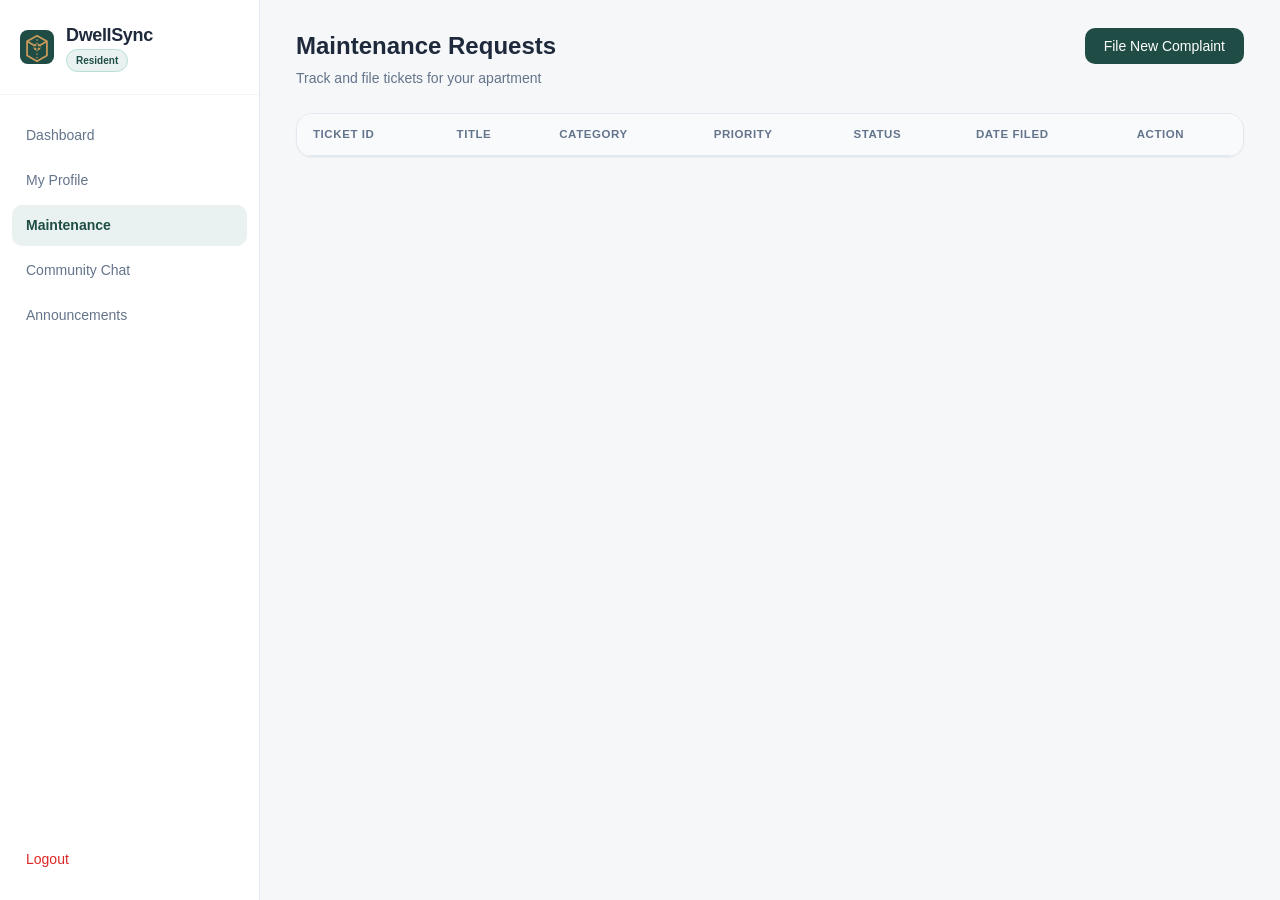
==== maintenance.html @ 78b11385 "Add files via upload" ====
<!DOCTYPE html>
<html lang="en">
<head>
  <meta charset="UTF-8">
  <meta name="viewport" content="width=device-width, initial-scale=1.0">
  <title>Maintenance Tickets — DwellSync</title>
  <link rel="stylesheet" href="css/maintenance.css">
</head>
<body>
  <div class="app-shell">
    <aside class="sidebar">
      <div class="sidebar-brand">
        <svg class="brand-logo-svg" width="34" height="34" viewBox="0 0 48 48" fill="none" xmlns="http://www.w3.org/2000/svg"><rect width="48" height="48" rx="11" fill="#1f4d45"/><path d="M24 8L10 16V36L24 44L38 36V16L24 8Z" stroke="#c89b5c" stroke-width="2.5" stroke-linejoin="round"/><path d="M24 8V44" stroke="#c89b5c" stroke-width="1.8" stroke-dasharray="2 3"/><path d="M10 16L24 24L38 16" stroke="#c89b5c" stroke-width="2.5" stroke-linejoin="round"/><circle cx="24" cy="24" r="5" fill="#c89b5c"/><path d="M24 20V28" stroke="#1f4d45" stroke-width="2" stroke-linecap="round"/><path d="M20 24H28" stroke="#1f4d45" stroke-width="2" stroke-linecap="round"/></svg>
        <div><div class="brand-title">DwellSync</div><span class="badge badge-confirmed" style="font-size:10px;">Resident</span></div>
      </div>
      <nav class="sidebar-nav">
        <a href="dashboard.html" class="nav-item">Dashboard</a>
        <a href="profile.html" class="nav-item">My Profile</a>
        <a href="maintenance.html" class="nav-item active">Maintenance</a>
        <a href="community-chat.html" class="nav-item">Community Chat</a>
        <a href="announcements.html" class="nav-item">Announcements</a>
        <a href="javascript:void(0)" onclick="logoutUser()" class="nav-item" style="color:var(--color-danger);margin-top:auto;">Logout</a>
      </nav>
    </aside>
    <main class="main-viewport">
      <div class="content-container">
        <div class="page-header"><div><h1 class="page-title">Maintenance Requests</h1><p class="page-subtitle">Track and file tickets for your apartment</p></div><button class="btn btn-primary" id="btnOpenModal">File New Complaint</button></div>
        <div class="card"><div class="table-responsive"><table class="custom-table"><thead><tr><th>Ticket ID</th><th>Title</th><th>Category</th><th>Priority</th><th>Status</th><th>Date Filed</th><th>Action</th></tr></thead><tbody id="complaintsTableBody"></tbody></table></div></div>
      </div>
    </main>
  </div>
  <div class="modal-overlay" id="newComplaintModal">
    <div class="modal-card">
      <div class="modal-header"><h3 class="card-title">File Maintenance Complaint</h3><button class="btn btn-secondary btn-sm" id="btnCloseModal">&times;</button></div>
      <div class="modal-body">
        <form id="newComplaintForm">
          <div class="form-group"><label class="form-label">Category</label><select id="compCategory" class="form-select" required><option value="Plumbing">Plumbing</option><option value="Electrical">Electrical</option><option value="Water">Water</option><option value="Cleaning">Cleaning</option><option value="Lift">Lift</option><option value="Common Area">Common Area</option><option value="Other">Other</option></select></div>
          <div class="form-group"><label class="form-label">Ticket Title</label><input type="text" id="compTitle" class="form-input" placeholder="e.g. Bathroom sink leakage" required></div>
          <div class="form-group"><label class="form-label">Priority</label><select id="compPriority" class="form-select"><option value="Low">Low</option><option value="Medium" selected>Medium</option><option value="High">High</option></select></div>
          <div class="form-group"><label class="form-label">Description</label><textarea id="compDesc" class="form-textarea" placeholder="Detailed description..." required></textarea></div>
          <div class="form-group"><label class="form-label">Photo (Optional)</label><input type="file" id="compPhoto" class="form-input" accept="image/*"></div>
          <button type="submit" class="btn btn-primary" style="width:100%;">Submit Complaint</button>
        </form>
      </div>
    </div>
  </div>
  <script src="js/auth.js"></script>
  <script src="js/maintenance.js"></script>
</body>
</html>
---- css/maintenance.css ----
@import url('style.css');
.complaint-filter-bar { display: flex; gap: 12px; margin-bottom: 16px; flex-wrap: wrap; }
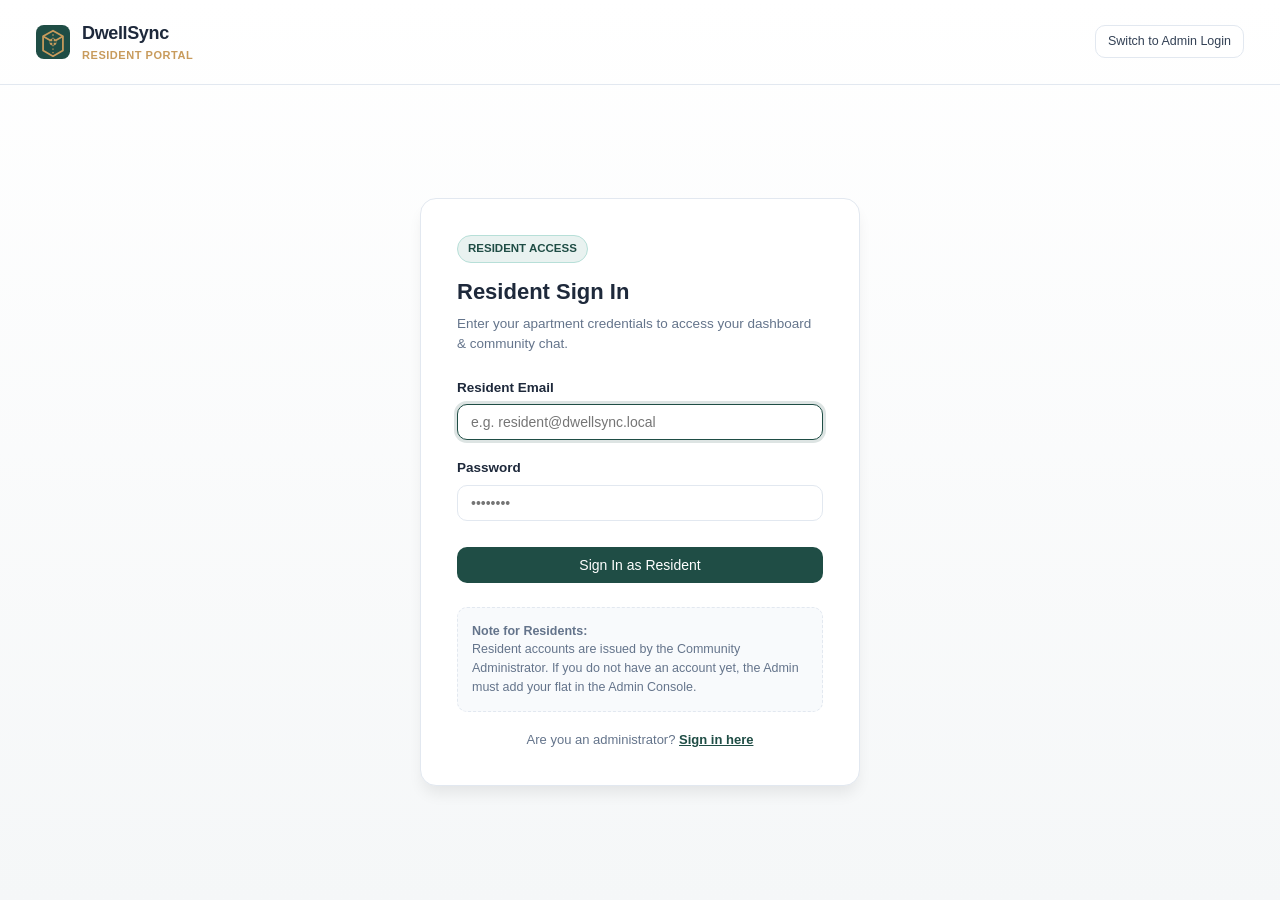
==== commit 48a9833a: "updating admin files" ====
--- a/maintenance.html
+++ b/maintenance.html
@@ -3,48 +3,54 @@
 <head>
   <meta charset="UTF-8">
   <meta name="viewport" content="width=device-width, initial-scale=1.0">
-  <title>Maintenance Tickets — DwellSync</title>
-  <link rel="stylesheet" href="css/maintenance.css">
+  <title>All Complaints — DwellSync Admin</title>
+  <link rel="stylesheet" href="../css/admin-maintenance.css">
 </head>
 <body>
   <div class="app-shell">
     <aside class="sidebar">
       <div class="sidebar-brand">
         <svg class="brand-logo-svg" width="34" height="34" viewBox="0 0 48 48" fill="none" xmlns="http://www.w3.org/2000/svg"><rect width="48" height="48" rx="11" fill="#1f4d45"/><path d="M24 8L10 16V36L24 44L38 36V16L24 8Z" stroke="#c89b5c" stroke-width="2.5" stroke-linejoin="round"/><path d="M24 8V44" stroke="#c89b5c" stroke-width="1.8" stroke-dasharray="2 3"/><path d="M10 16L24 24L38 16" stroke="#c89b5c" stroke-width="2.5" stroke-linejoin="round"/><circle cx="24" cy="24" r="5" fill="#c89b5c"/><path d="M24 20V28" stroke="#1f4d45" stroke-width="2" stroke-linecap="round"/><path d="M20 24H28" stroke="#1f4d45" stroke-width="2" stroke-linecap="round"/></svg>
-        <div><div class="brand-title">DwellSync</div><span class="badge badge-confirmed" style="font-size:10px;">Resident</span></div>
+        <div><div class="brand-title">DwellSync</div><span class="badge badge-pending" style="font-size:10px;">Administrator</span></div>
       </div>
       <nav class="sidebar-nav">
-        <a href="dashboard.html" class="nav-item">Dashboard</a>
-        <a href="profile.html" class="nav-item">My Profile</a>
+        <a href="admin-dashboard.html" class="nav-item">Dashboard</a>
+        <a href="residents.html" class="nav-item">Residents</a>
         <a href="maintenance.html" class="nav-item active">Maintenance</a>
-        <a href="community-chat.html" class="nav-item">Community Chat</a>
         <a href="announcements.html" class="nav-item">Announcements</a>
         <a href="javascript:void(0)" onclick="logoutUser()" class="nav-item" style="color:var(--color-danger);margin-top:auto;">Logout</a>
       </nav>
     </aside>
     <main class="main-viewport">
       <div class="content-container">
-        <div class="page-header"><div><h1 class="page-title">Maintenance Requests</h1><p class="page-subtitle">Track and file tickets for your apartment</p></div><button class="btn btn-primary" id="btnOpenModal">File New Complaint</button></div>
-        <div class="card"><div class="table-responsive"><table class="custom-table"><thead><tr><th>Ticket ID</th><th>Title</th><th>Category</th><th>Priority</th><th>Status</th><th>Date Filed</th><th>Action</th></tr></thead><tbody id="complaintsTableBody"></tbody></table></div></div>
+        <div class="page-header"><div><h1 class="page-title">Community Maintenance Desk</h1><p class="page-subtitle">Inspect tickets and update workflow statuses</p></div></div>
+        <div class="complaint-filter-bar">
+          <input type="text" id="searchComplaint" class="form-input" style="flex:1;min-width:200px;" placeholder="Search ticket, resident, flat...">
+          <select id="filterCat" class="form-select" style="width:auto;"><option value="">All Categories</option><option value="Plumbing">Plumbing</option><option value="Electrical">Electrical</option><option value="Water">Water</option><option value="Cleaning">Cleaning</option><option value="Lift">Lift</option><option value="Common Area">Common Area</option><option value="Other">Other</option></select>
+          <select id="filterPrio" class="form-select" style="width:auto;"><option value="">All Priorities</option><option value="Low">Low</option><option value="Medium">Medium</option><option value="High">High</option></select>
+          <select id="filterStatus" class="form-select" style="width:auto;"><option value="">All Statuses</option><option value="Pending">Pending</option><option value="In Progress">In Progress</option><option value="Completed">Completed</option><option value="Resident Confirmed">Resident Confirmed</option><option value="Closed">Closed</option></select>
+        </div>
+        <div class="card"><div class="table-responsive"><table class="custom-table"><thead><tr><th>Complaint</th><th>Resident</th><th>Flat</th><th>Category</th><th>Priority</th><th>Date</th><th>Status</th><th>Action</th></tr></thead><tbody id="adminMaintenanceTableBody"></tbody></table></div></div>
       </div>
     </main>
   </div>
-  <div class="modal-overlay" id="newComplaintModal">
+  <div class="modal-overlay" id="ticketModal">
     <div class="modal-card">
-      <div class="modal-header"><h3 class="card-title">File Maintenance Complaint</h3><button class="btn btn-secondary btn-sm" id="btnCloseModal">&times;</button></div>
+      <div class="modal-header"><h3 class="card-title" id="modalTicketTitle">Manage Ticket</h3><button class="btn btn-secondary btn-sm" id="btnCloseModal">&times;</button></div>
       <div class="modal-body">
-        <form id="newComplaintForm">
-          <div class="form-group"><label class="form-label">Category</label><select id="compCategory" class="form-select" required><option value="Plumbing">Plumbing</option><option value="Electrical">Electrical</option><option value="Water">Water</option><option value="Cleaning">Cleaning</option><option value="Lift">Lift</option><option value="Common Area">Common Area</option><option value="Other">Other</option></select></div>
-          <div class="form-group"><label class="form-label">Ticket Title</label><input type="text" id="compTitle" class="form-input" placeholder="e.g. Bathroom sink leakage" required></div>
-          <div class="form-group"><label class="form-label">Priority</label><select id="compPriority" class="form-select"><option value="Low">Low</option><option value="Medium" selected>Medium</option><option value="High">High</option></select></div>
-          <div class="form-group"><label class="form-label">Description</label><textarea id="compDesc" class="form-textarea" placeholder="Detailed description..." required></textarea></div>
-          <div class="form-group"><label class="form-label">Photo (Optional)</label><input type="file" id="compPhoto" class="form-input" accept="image/*"></div>
-          <button type="submit" class="btn btn-primary" style="width:100%;">Submit Complaint</button>
-        </form>
+        <p id="modalResidentInfo" style="font-size:13px;color:#64748b;margin-bottom:12px;"></p>
+        <div style="background:#f8fafc;padding:12px;border-radius:8px;border:1px solid #e2e8f0;margin-bottom:16px;">
+          <strong style="font-size:12px;color:#94a3b8;">DESCRIPTION:</strong>
+          <p id="modalDesc" style="white-space:pre-wrap;font-size:13.5px;margin-top:4px;"></p>
+          <img id="modalPhoto" style="display:none;max-width:100%;max-height:180px;margin-top:10px;border-radius:6px;">
+        </div>
+        <div style="margin-bottom:16px;"><strong>Current Status:</strong> <span class="badge" id="modalStatusBadge">Pending</span></div>
+        <div style="margin-bottom:20px;"><label class="form-label">Update Status</label><div id="statusActions" style="display:flex;gap:8px;flex-wrap:wrap;"></div></div>
+        <div><label class="form-label">Audit History</label><ul id="modalAuditLog" style="font-size:12.5px;padding-left:20px;max-height:140px;overflow-y:auto;"></ul></div>
       </div>
     </div>
   </div>
-  <script src="js/auth.js"></script>
-  <script src="js/maintenance.js"></script>
+  <script src="../js/auth.js"></script>
+  <script src="../js/admin-maintenance.js"></script>
 </body>
 </html>
--- a/css/admin-maintenance.css
+++ b/css/admin-maintenance.css
@@ -0,0 +1 @@
+@import url('maintenance.css');
